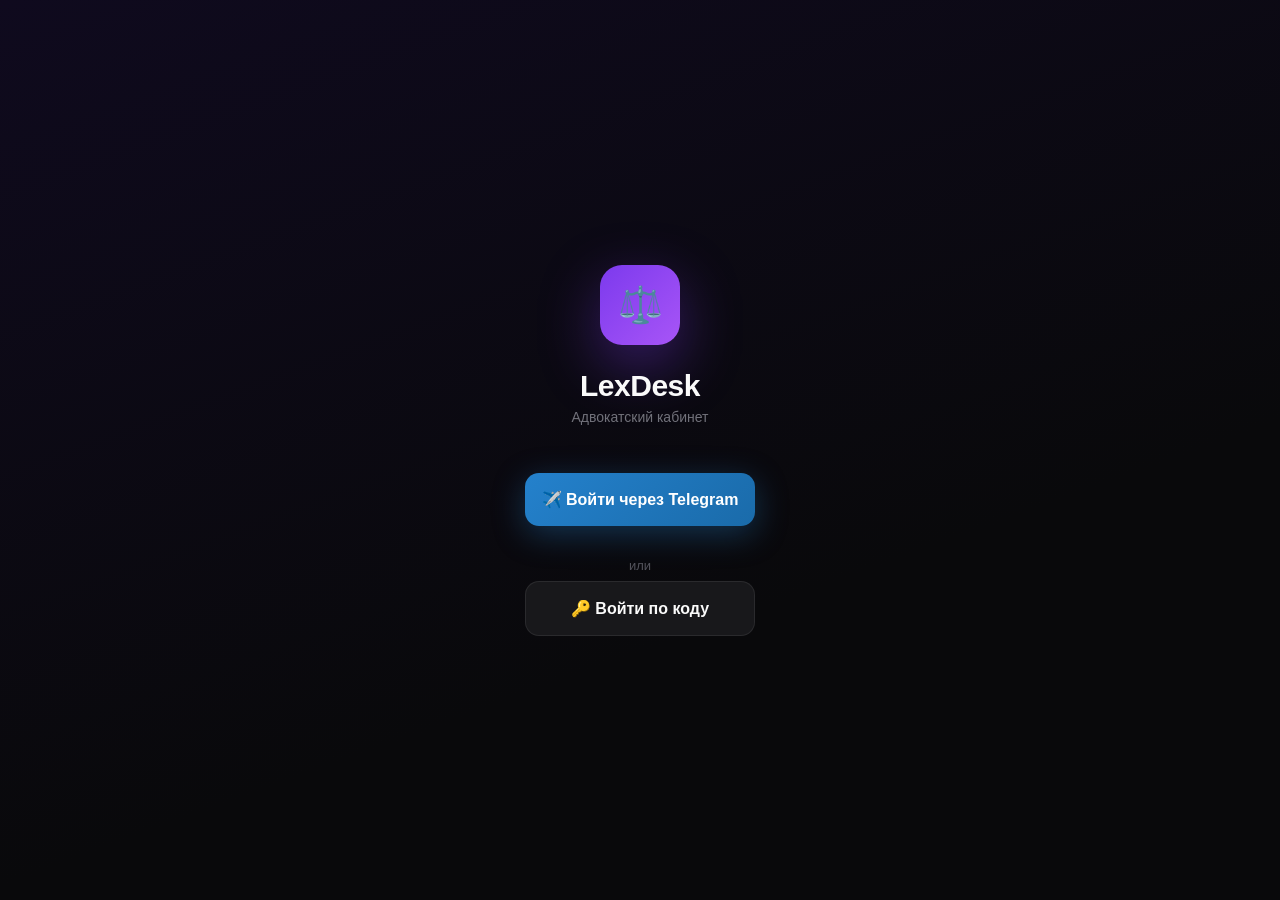
==== lexdesk-app/index.html @ 806414e7 "Add two-theme switcher: Dark Pro + Apple Light - theme-dark.css: улучшенная тёмная тема (меньше цвет" ====
<!DOCTYPE html>
<html lang="ru">
<head>
<meta charset="UTF-8">
<meta name="viewport" content="width=device-width, initial-scale=1.0, maximum-scale=1.0, user-scalable=no">
<meta name="apple-mobile-web-app-capable" content="yes">
<meta name="apple-mobile-web-app-status-bar-style" content="black-translucent">
<meta name="theme-color" content="#09090b">
<title>LexDesk</title>
<link rel="manifest" href="/lexdesk-app/manifest.json">
<link rel="stylesheet" id="app-theme" href="/lexdesk-app/theme-dark.css">
<style>
*{margin:0;padding:0;box-sizing:border-box;-webkit-tap-highlight-color:transparent;}
:root{
  --bg:#09090b;--s1:#18181b;--s2:#27272a;--s3:#3f3f46;
  --border:rgba(255,255,255,0.08);
  --violet:#7c3aed;--vsoft:rgba(124,58,237,0.15);
  --emerald:#10b981;--esoft:rgba(16,185,129,0.12);
  --amber:#f59e0b;--asoft:rgba(245,158,11,0.12);
  --red:#ef4444;--rsoft:rgba(239,68,68,0.12);
  --text:#fafafa;--muted:#71717a;--muted2:#52525b;
  --r:14px;
  --safe-bottom:env(safe-area-inset-bottom,0px);
}
html,body{height:100%;background:var(--bg);color:var(--text);
  font-family:-apple-system,BlinkMacSystemFont,'SF Pro Display','Segoe UI',sans-serif;
  font-size:15px;overflow:hidden;}

/* ── SCREENS ── */
.screen{position:fixed;inset:0;display:none;flex-direction:column;background:var(--bg);}
.screen.active{display:flex;}

/* ── SCROLL AREA ── */
.scroll{flex:1;overflow-y:auto;-webkit-overflow-scrolling:touch;padding:0 16px 120px;}
.scroll::-webkit-scrollbar{display:none;}

/* ── STATUS BAR SAFE AREA ── */
.safe-top{height:env(safe-area-inset-top,44px);flex-shrink:0;}

/* ══════════════════════════════════
   LOGIN
══════════════════════════════════ */
#s-login{justify-content:center;align-items:center;padding:40px 28px;
  background:linear-gradient(160deg,#0f0a1e 0%,var(--bg) 65%);}
.logo-wrap{width:80px;height:80px;border-radius:22px;
  background:linear-gradient(135deg,var(--violet),#a855f7);
  display:flex;align-items:center;justify-content:center;font-size:36px;
  margin-bottom:24px;box-shadow:0 20px 60px rgba(124,58,237,.4);}
.login-title{font-size:30px;font-weight:800;letter-spacing:-.5px;}
.login-sub{color:var(--muted);font-size:14px;margin-top:6px;margin-bottom:48px;text-align:center;}
.btn{width:100%;padding:17px;border:none;border-radius:var(--r);
  font-size:16px;font-weight:700;cursor:pointer;
  display:flex;align-items:center;justify-content:center;gap:10px;
  transition:transform .1s,opacity .1s;}
.btn:active{transform:scale(.97);opacity:.9;}
.btn-tg{background:linear-gradient(135deg,#2481cc,#1a6baa);color:#fff;
  box-shadow:0 8px 32px rgba(36,129,204,.35);margin-bottom:12px;}
.btn-pin{background:var(--s1);color:var(--text);border:1px solid var(--border);}
.divider{display:flex;align-items:center;gap:12px;color:var(--muted2);font-size:13px;margin:8px 0;}
.divider::before,.divider::after{content:'';flex:1;height:1px;background:var(--border);}

/* PIN screen */
.pin-screen{width:100%;max-width:320px;}
.pin-display{background:var(--s1);border:1px solid var(--border);border-radius:var(--r);
  padding:16px;text-align:center;font-size:28px;letter-spacing:8px;margin-bottom:16px;
  min-height:60px;}
.pin-grid{display:grid;grid-template-columns:repeat(3,1fr);gap:10px;}
.pin-key{background:var(--s1);border:1px solid var(--border);border-radius:12px;
  padding:18px;font-size:20px;font-weight:600;cursor:pointer;text-align:center;
  transition:background .1s;}
.pin-key:active{background:var(--s2);}
.pin-back{color:var(--muted);font-size:13px;text-align:center;margin-top:12px;cursor:pointer;}

/* ══════════════════════════════════
   TOPBAR
══════════════════════════════════ */
.topbar{padding:8px 16px 10px;display:flex;align-items:center;justify-content:space-between;flex-shrink:0;}
.topbar-left h1{font-size:22px;font-weight:800;letter-spacing:-.3px;}
.topbar-left p{font-size:13px;color:var(--muted);margin-top:1px;}
.avatar{width:36px;height:36px;border-radius:50%;
  background:linear-gradient(135deg,var(--violet),#a855f7);
  display:flex;align-items:center;justify-content:center;
  font-size:12px;font-weight:800;cursor:pointer;flex-shrink:0;}

/* ══════════════════════════════════
   BANNER STATS
══════════════════════════════════ */
.stats-row{display:flex;gap:10px;margin-bottom:16px;}
.stat-card{flex:1;background:var(--s1);border:1px solid var(--border);
  border-radius:var(--r);padding:14px 12px;text-align:center;}
.stat-card .num{font-size:26px;font-weight:800;line-height:1;}
.stat-card .lbl{font-size:11px;color:var(--muted);margin-top:3px;}
.stat-card.danger .num{color:var(--red);}
.stat-card.warn .num{color:var(--amber);}
.stat-card.ok .num{color:var(--emerald);}

/* ══════════════════════════════════
   SECTION HEADER
══════════════════════════════════ */
.sec{margin-top:20px;margin-bottom:10px;
  display:flex;justify-content:space-between;align-items:center;}
.sec h3{font-size:15px;font-weight:700;}
.sec-count{font-size:12px;color:var(--muted);
  background:var(--s2);padding:2px 8px;border-radius:10px;}

/* ══════════════════════════════════
   TASK CARD
══════════════════════════════════ */
.task-card{background:var(--s1);border:1px solid var(--border);
  border-radius:var(--r);padding:14px;margin-bottom:10px;}
.task-card.over{border-color:rgba(239,68,68,.3);background:rgba(239,68,68,.04);}
.task-card.today{border-color:rgba(245,158,11,.3);background:rgba(245,158,11,.04);}
.tc-top{display:flex;justify-content:space-between;align-items:flex-start;gap:8px;margin-bottom:8px;}
.tc-title{font-size:14px;font-weight:600;line-height:1.35;flex:1;}
.badge{font-size:10px;font-weight:700;padding:3px 8px;border-radius:20px;white-space:nowrap;flex-shrink:0;}
.b-high{background:var(--rsoft);color:var(--red);}
.b-mid{background:var(--asoft);color:var(--amber);}
.b-low{background:var(--esoft);color:var(--emerald);}
.tc-meta{display:flex;flex-wrap:wrap;gap:10px;}
.tc-meta span{font-size:12px;color:var(--muted);}
.tc-meta .over-date{color:var(--red);font-weight:600;}

/* ══════════════════════════════════
   CONSULT CARD
══════════════════════════════════ */
.consult-card{background:var(--s1);border:1px solid var(--border);
  border-radius:var(--r);padding:14px;margin-bottom:10px;
  display:flex;gap:12px;align-items:center;}
.c-time{background:var(--vsoft);color:#c4b5fd;border-radius:10px;
  padding:8px 10px;font-size:15px;font-weight:700;text-align:center;
  min-width:54px;flex-shrink:0;}
.c-info{flex:1;min-width:0;}
.c-name{font-size:14px;font-weight:600;white-space:nowrap;overflow:hidden;text-overflow:ellipsis;}
.c-sub{font-size:12px;color:var(--muted);margin-top:3px;}
.c-lawyer{font-size:11px;color:#a78bfa;background:var(--vsoft);
  padding:3px 8px;border-radius:20px;white-space:nowrap;flex-shrink:0;}

/* ══════════════════════════════════
   EMPTY STATE
══════════════════════════════════ */
.empty{text-align:center;padding:32px 16px;color:var(--muted);}
.empty .ico{font-size:36px;margin-bottom:12px;}
.empty p{font-size:14px;}

/* ══════════════════════════════════
   BOTTOM NAV
══════════════════════════════════ */
.bnav{position:fixed;bottom:0;left:0;right:0;
  background:rgba(18,18,20,.96);backdrop-filter:blur(20px);
  border-top:1px solid var(--border);
  display:flex;padding:8px 0;
  padding-bottom:calc(8px + var(--safe-bottom));}
.nt{flex:1;display:flex;flex-direction:column;align-items:center;gap:3px;
  font-size:10px;font-weight:600;color:var(--muted);cursor:pointer;
  padding:4px 0;position:relative;}
.nt.on{color:#c4b5fd;}
.nt .ic{font-size:22px;line-height:1;}
.nt-dot{position:absolute;top:2px;right:calc(50% - 18px);
  width:8px;height:8px;border-radius:50%;background:var(--red);}

/* ══════════════════════════════════
   FORM SCREEN
══════════════════════════════════ */
.seg{display:flex;background:var(--s1);border-radius:12px;padding:4px;margin-bottom:20px;}
.seg-btn{flex:1;padding:11px;text-align:center;font-size:14px;font-weight:600;
  color:var(--muted);border-radius:9px;cursor:pointer;transition:all .15s;}
.seg-btn.on{background:var(--violet);color:#fff;}
.field{margin-bottom:16px;}
.field label{font-size:11px;color:var(--muted);font-weight:700;
  letter-spacing:.6px;text-transform:uppercase;display:block;margin-bottom:7px;}
.field input,.field textarea,.field select{
  width:100%;background:var(--s1);border:1px solid var(--border);
  border-radius:12px;padding:14px;color:var(--text);font-size:15px;
  outline:none;font-family:inherit;appearance:none;}
.field textarea{resize:none;height:88px;}
.field input:focus,.field textarea:focus,.field select:focus{border-color:rgba(124,58,237,.5);}
.field select{background-image:url("data:image/svg+xml,%3Csvg xmlns='http://www.w3.org/2000/svg' width='16' height='16' viewBox='0 0 24 24' fill='none' stroke='%2371717a' stroke-width='2'%3E%3Cpath d='M6 9l6 6 6-6'/%3E%3C/svg%3E");
  background-repeat:no-repeat;background-position:right 14px center;padding-right:40px;}
.prio-row{display:flex;gap:8px;}
.prio-opt{flex:1;padding:13px 4px;text-align:center;border:1px solid var(--border);
  border-radius:12px;font-size:13px;font-weight:700;cursor:pointer;transition:all .15s;
  color:var(--muted);}
.prio-opt.p1{background:var(--rsoft);border-color:var(--red);color:var(--red);}
.prio-opt.p2{background:var(--asoft);border-color:var(--amber);color:var(--amber);}
.prio-opt.p3{background:var(--esoft);border-color:var(--emerald);color:var(--emerald);}
.btn-submit{width:100%;padding:18px;background:linear-gradient(135deg,var(--violet),#a855f7);
  border:none;border-radius:var(--r);color:#fff;font-size:16px;font-weight:700;
  cursor:pointer;margin-top:8px;box-shadow:0 8px 32px rgba(124,58,237,.3);}
.btn-submit:active{transform:scale(.98);}
.btn-submit:disabled{opacity:.5;cursor:not-allowed;}

/* ══════════════════════════════════
   FILTERS
══════════════════════════════════ */
.chips{display:flex;gap:8px;overflow-x:auto;padding-bottom:4px;margin-bottom:14px;flex-shrink:0;}
.chips::-webkit-scrollbar{display:none;}
.chip{padding:7px 14px;border-radius:20px;font-size:13px;font-weight:600;white-space:nowrap;
  background:var(--s1);border:1px solid var(--border);color:var(--muted);cursor:pointer;flex-shrink:0;}
.chip.on{background:var(--vsoft);border-color:rgba(124,58,237,.4);color:#c4b5fd;}

/* ══════════════════════════════════
   NOTIF CARD
══════════════════════════════════ */
.notif-card{background:var(--s1);border:1px solid var(--border);
  border-radius:var(--r);padding:14px;margin-bottom:10px;display:flex;gap:12px;}
.n-ico{width:42px;height:42px;border-radius:12px;display:flex;align-items:center;
  justify-content:center;font-size:20px;flex-shrink:0;}
.n-body{flex:1;}
.n-title{font-size:14px;font-weight:700;margin-bottom:4px;}
.n-text{font-size:13px;color:var(--muted);line-height:1.4;}
.n-time{font-size:11px;color:var(--muted2);margin-top:6px;}
.n-new .n-title::before{content:'';display:inline-block;width:7px;height:7px;
  border-radius:50%;background:var(--violet);margin-right:6px;vertical-align:middle;}

/* ══════════════════════════════════
   TOAST
══════════════════════════════════ */
.toast{position:fixed;bottom:calc(80px + var(--safe-bottom));left:50%;transform:translateX(-50%) translateY(20px);
  background:var(--s2);color:var(--text);padding:12px 20px;border-radius:12px;
  font-size:14px;font-weight:600;opacity:0;transition:all .3s;pointer-events:none;
  white-space:nowrap;z-index:999;border:1px solid var(--border);}
.toast.show{opacity:1;transform:translateX(-50%) translateY(0);}

/* LOADER */
.loader{display:inline-block;width:18px;height:18px;border:2px solid rgba(255,255,255,.3);
  border-top-color:#fff;border-radius:50%;animation:spin .7s linear infinite;margin-right:8px;}
@keyframes spin{to{transform:rotate(360deg);}}
</style>
</head>
<body>

<!-- ══════════════════════════════════
     SCREEN: LOGIN
══════════════════════════════════ -->
<div class="screen active" id="s-login">
  <div style="flex:1;display:flex;flex-direction:column;justify-content:center;align-items:center;padding:40px 28px;">
    <div class="logo-wrap">⚖️</div>
    <div class="login-title">LexDesk</div>
    <div class="login-sub">Адвокатский кабинет</div>

    <!-- Telegram Login Widget контейнер -->
    <div id="tg-login-wrap" style="width:100%;margin-bottom:12px;">
      <button class="btn btn-tg" id="tg-btn" onclick="startTgLogin()">
        ✈️ Войти через Telegram
      </button>
    </div>

    <div class="divider">или</div>

    <button class="btn btn-pin" onclick="showPin()">
      🔑 Войти по коду
    </button>

    <!-- PIN ввод -->
    <div class="pin-screen" id="pin-block" style="display:none;margin-top:20px;">
      <div class="pin-display" id="pin-display">_ _ _ _</div>
      <div class="pin-grid">
        <div class="pin-key" onclick="pinKey('1')">1</div>
        <div class="pin-key" onclick="pinKey('2')">2</div>
        <div class="pin-key" onclick="pinKey('3')">3</div>
        <div class="pin-key" onclick="pinKey('4')">4</div>
        <div class="pin-key" onclick="pinKey('5')">5</div>
        <div class="pin-key" onclick="pinKey('6')">6</div>
        <div class="pin-key" onclick="pinKey('7')">7</div>
        <div class="pin-key" onclick="pinKey('8')">8</div>
        <div class="pin-key" onclick="pinKey('9')">9</div>
        <div class="pin-key" onclick="pinKey('del')">⌫</div>
        <div class="pin-key" onclick="pinKey('0')">0</div>
        <div class="pin-key" onclick="pinKey('ok')" style="background:var(--violet);color:#fff;">OK</div>
      </div>
      <div class="pin-back" onclick="hidePin()">← Назад</div>
    </div>
  </div>
</div>

<!-- ══════════════════════════════════
     SCREEN: МОИ ЗАДАЧИ
══════════════════════════════════ -->
<div class="screen" id="s-tasks">
  <div class="safe-top"></div>
  <div class="topbar">
    <div class="topbar-left">
      <h1 id="tasks-title">Мои задачи</h1>
      <p id="tasks-date"></p>
    </div>
    <div style="display:flex;align-items:center;gap:8px;">
      <div id="theme-btn" onclick="switchTheme()" style="background:var(--s2);border:1px solid var(--border);border-radius:20px;padding:6px 12px;font-size:12px;font-weight:600;color:var(--muted);cursor:pointer;">🌙 Тема</div>
      <div class="avatar" id="user-avatar" onclick="showLogout()">АА</div>
    </div>
  </div>

  <div class="scroll" id="tasks-scroll">
    <div class="stats-row">
      <div class="stat-card danger"><div class="num" id="st-over">—</div><div class="lbl">Просрочено</div></div>
      <div class="stat-card warn"><div class="num" id="st-today">—</div><div class="lbl">Сегодня</div></div>
      <div class="stat-card ok"><div class="num" id="st-soon">—</div><div class="lbl">Предстоят</div></div>
    </div>
    <div id="tasks-body"><div class="empty"><div class="ico">⏳</div><p>Загрузка...</p></div></div>
  </div>

  <div class="bnav" id="bnav-tasks">
    <div class="nt on" onclick="navTo('tasks')"><span class="ic">📋</span>Задачи</div>
    <div class="nt" id="nav-add-tasks" onclick="navTo('add')" style="display:none;"><span class="ic">➕</span>Добавить</div>
    <div class="nt" onclick="navTo('cal')"><span class="ic">📅</span>Календарь</div>
    <div class="nt" id="nav-team-btn" onclick="navTo('team')" style="display:none;"><span class="ic">👥</span>Команда</div>
    <div class="nt" onclick="navTo('notif')"><span class="ic">🔔</span>Уведомления<div class="nt-dot" id="notif-dot" style="display:none;"></div></div>
  </div>
</div>

<!-- ══════════════════════════════════
     SCREEN: ДОБАВИТЬ
══════════════════════════════════ -->
<div class="screen" id="s-add">
  <div class="safe-top"></div>
  <div class="topbar">
    <div class="topbar-left"><h1>Новая запись</h1></div>
  </div>

  <div class="scroll">
    <div class="seg">
      <div class="seg-btn on" id="seg-task" onclick="switchForm('task')">📋 Поручение</div>
      <div class="seg-btn" id="seg-consult" onclick="switchForm('consult')">📅 Консультация</div>
    </div>

    <!-- ФОРМА ПОРУЧЕНИЕ -->
    <div id="form-task">
      <div class="field">
        <label>Задача</label>
        <textarea id="f-task" placeholder="Опишите что нужно сделать..."></textarea>
      </div>
      <div class="field">
        <label>Срок исполнения</label>
        <input type="date" id="f-deadline">
      </div>
      <div class="field" id="assignee-field">
        <label>Исполнитель</label>
        <select id="f-assignee">
          <option value="">— выбрать —</option>
          <option>Наталья</option>
          <option>Аня</option>
          <option>Сергей</option>
          <option>Коля</option>
          <option>Мария</option>
        </select>
      </div>
      <div class="field">
        <label>Приоритет</label>
        <div class="prio-row">
          <div class="prio-opt p1" id="p1" onclick="setPrio(1)">🔴 Высокий</div>
          <div class="prio-opt" id="p2" onclick="setPrio(2)" style="color:var(--muted);">🟡 Средний</div>
          <div class="prio-opt" id="p3" onclick="setPrio(3)" style="color:var(--muted);">🟢 Низкий</div>
        </div>
      </div>
      <div class="field">
        <label>Примечание</label>
        <input type="text" id="f-note" placeholder="Необязательно...">
      </div>
      <button class="btn-submit" id="submit-task" onclick="submitTask()">Записать поручение</button>
    </div>

    <!-- ФОРМА КОНСУЛЬТАЦИЯ -->
    <div id="form-consult" style="display:none;">
      <div class="field">
        <label>ФИО клиента</label>
        <input type="text" id="f-fio" placeholder="Иванов Иван Иванович">
      </div>
      <div class="field">
        <label>Телефон</label>
        <input type="tel" id="f-phone" placeholder="89991234567">
      </div>
      <div style="display:flex;gap:10px;">
        <div class="field" style="flex:1;">
          <label>Дата</label>
          <input type="date" id="f-cdate">
        </div>
        <div class="field" style="flex:1;">
          <label>Время</label>
          <div style="display:flex;gap:8px;align-items:center;">
            <input type="text" id="f-ctime" placeholder="14:30"
              maxlength="5" inputmode="numeric"
              style="flex:1;font-size:20px;font-weight:700;letter-spacing:2px;text-align:center;"
              oninput="formatTimeInput(this)"
              onfocus="this.select()">
            <button type="button" onclick="clearTime()"
              style="padding:14px 12px;background:var(--s2);border:1px solid var(--border);
              border-radius:12px;color:var(--muted);font-size:13px;font-weight:600;
              cursor:pointer;white-space:nowrap;flex-shrink:0;">
              Изменить
            </button>
          </div>
        </div>
      </div>
      <div class="field">
        <label>Тема консультации</label>
        <textarea id="f-subject" placeholder="Раздел имущества при разводе..." style="height:70px;"></textarea>
      </div>
      <div class="field">
        <label>Адвокат</label>
        <select id="f-clawyer">
          <option value="">— выбрать —</option>
          <option>Наталья</option>
          <option>Аня</option>
          <option>Сергей</option>
        </select>
      </div>
      <button class="btn-submit" id="submit-consult" onclick="submitConsult()">Записать консультацию →📅</button>
    </div>
  </div>

  <div class="bnav">
    <div class="nt" onclick="navTo('tasks')"><span class="ic">📋</span>Задачи</div>
    <div class="nt on" onclick="navTo('add')"><span class="ic">➕</span>Добавить</div>
    <div class="nt" onclick="navTo('cal')"><span class="ic">📅</span>Календарь</div>
    <div class="nt" id="nav-team-btn2" onclick="navTo('team')" style="display:none;"><span class="ic">👥</span>Команда</div>
    <div class="nt" onclick="navTo('notif')"><span class="ic">🔔</span>Уведомления</div>
  </div>
</div>

<!-- ══════════════════════════════════
     SCREEN: КОМАНДА (только admin)
══════════════════════════════════ -->
<div class="screen" id="s-team">
  <div class="safe-top"></div>
  <div class="topbar">
    <div class="topbar-left"><h1>Все поручения</h1></div>
    <div class="avatar" style="background:linear-gradient(135deg,#059669,#10b981);" id="team-avatar">НИ</div>
  </div>

  <div class="scroll" id="team-scroll">
    <div class="chips" id="filter-chips">
      <div class="chip on" onclick="setFilter('all',this)">Все</div>
      <div class="chip" onclick="setFilter('over',this)">⚠️ Просроченные</div>
      <div class="chip" onclick="setFilter('today',this)">Сегодня</div>
      <div class="chip" onclick="setFilter('week',this)">Эта неделя</div>
    </div>
    <div class="chips" id="person-chips">
      <div class="chip on" onclick="setAssignee('',this)">Все</div>
      <div class="chip" onclick="setAssignee('Наталья',this)">Наталья</div>
      <div class="chip" onclick="setAssignee('Аня',this)">Аня</div>
      <div class="chip" onclick="setAssignee('Сергей',this)">Сергей</div>
      <div class="chip" onclick="setAssignee('Коля',this)">Коля</div>
      <div class="chip" onclick="setAssignee('Мария',this)">Мария</div>
    </div>
    <div id="team-body"><div class="empty"><div class="ico">⏳</div><p>Загрузка...</p></div></div>
  </div>

  <div class="bnav">
    <div class="nt" onclick="navTo('tasks')"><span class="ic">📋</span>Задачи</div>
    <div class="nt" onclick="navTo('add')"><span class="ic">➕</span>Добавить</div>
    <div class="nt" onclick="navTo('cal')"><span class="ic">📅</span>Календарь</div>
    <div class="nt on" onclick="navTo('team')"><span class="ic">👥</span>Команда</div>
    <div class="nt" onclick="navTo('notif')"><span class="ic">🔔</span>Уведомления</div>
  </div>
</div>

<!-- ══════════════════════════════════
     SCREEN: КАЛЕНДАРЬ
══════════════════════════════════ -->
<div class="screen" id="s-cal">
  <div class="safe-top"></div>
  <div class="topbar">
    <div class="topbar-left"><h1 id="cal-month-title">Апрель 2026</h1></div>
    <div style="display:flex;gap:8px;">
      <div onclick="calPrev()" style="cursor:pointer;font-size:20px;padding:4px 8px;">‹</div>
      <div onclick="calNext()" style="cursor:pointer;font-size:20px;padding:4px 8px;">›</div>
    </div>
  </div>

  <div style="padding:0 16px;flex-shrink:0;">
    <!-- Дни недели -->
    <div style="display:grid;grid-template-columns:repeat(7,1fr);margin-bottom:6px;">
      <div style="text-align:center;font-size:11px;color:var(--muted);font-weight:700;padding:4px 0;">Пн</div>
      <div style="text-align:center;font-size:11px;color:var(--muted);font-weight:700;padding:4px 0;">Вт</div>
      <div style="text-align:center;font-size:11px;color:var(--muted);font-weight:700;padding:4px 0;">Ср</div>
      <div style="text-align:center;font-size:11px;color:var(--muted);font-weight:700;padding:4px 0;">Чт</div>
      <div style="text-align:center;font-size:11px;color:var(--muted);font-weight:700;padding:4px 0;">Пт</div>
      <div style="text-align:center;font-size:11px;color:var(--red);font-weight:700;padding:4px 0;">Сб</div>
      <div style="text-align:center;font-size:11px;color:var(--red);font-weight:700;padding:4px 0;">Вс</div>
    </div>
    <!-- Сетка дней -->
    <div id="cal-grid" style="display:grid;grid-template-columns:repeat(7,1fr);gap:2px;margin-bottom:12px;"></div>
  </div>

  <div class="scroll" id="cal-events" style="padding-top:4px;">
    <div class="empty"><div class="ico">📅</div><p>Выберите день</p></div>
  </div>

  <div class="bnav">
    <div class="nt" onclick="navTo('tasks')"><span class="ic">📋</span>Задачи</div>
    <div class="nt" onclick="navTo('add')" id="nav-add-cal" style="display:none;"><span class="ic">➕</span>Добавить</div>
    <div class="nt on" onclick="navTo('cal')"><span class="ic">📅</span>Календарь</div>
    <div class="nt" id="nav-team-btn3" onclick="navTo('team')" style="display:none;"><span class="ic">👥</span>Команда</div>
    <div class="nt" onclick="navTo('notif')"><span class="ic">🔔</span>Уведомления</div>
  </div>
</div>

<!-- ══════════════════════════════════
     SCREEN: УВЕДОМЛЕНИЯ
══════════════════════════════════ -->
<div class="screen" id="s-notif">
  <div class="safe-top"></div>
  <div class="topbar">
    <div class="topbar-left"><h1>Уведомления</h1></div>
  </div>
  <div class="scroll" id="notif-body">
    <div class="empty"><div class="ico">🔔</div><p>Уведомлений пока нет</p></div>
  </div>
  <div class="bnav">
    <div class="nt" onclick="navTo('tasks')"><span class="ic">📋</span>Задачи</div>
    <div class="nt" onclick="navTo('add')" id="nav-add-notif" style="display:none;"><span class="ic">➕</span>Добавить</div>
    <div class="nt" onclick="navTo('cal')"><span class="ic">📅</span>Календарь</div>
    <div class="nt" id="nav-team-btn4" onclick="navTo('team')" style="display:none;"><span class="ic">👥</span>Команда</div>
    <div class="nt on" onclick="navTo('notif')"><span class="ic">🔔</span>Уведомления</div>
  </div>
</div>

<div class="toast" id="toast"></div>

<script>
// ════════════════════════════════════
// CONFIG
// ════════════════════════════════════
const API = '';  // same origin — Railway
const BOT_USERNAME = 'LexDesk_bot'; // замени на реального бота

// ════════════════════════════════════
// STATE
// ════════════════════════════════════
let user = JSON.parse(localStorage.getItem('ld_user') || 'null');
let allTasks = [], allConsults = [], allCourts = [];
let teamFilter = 'all', teamAssignee = '';
let selectedPrio = 1;
let calYear = new Date().getFullYear(), calMonth = new Date().getMonth();
let calSelectedDay = null;

// ════════════════════════════════════
// INIT
// ════════════════════════════════════
window.onload = () => {
  setTodayDefault();
  if (user) {
    enterApp();
  }
};

function setTodayDefault() {
  const today = new Date().toISOString().split('T')[0];
  if (document.getElementById('f-deadline')) document.getElementById('f-deadline').value = today;
  if (document.getElementById('f-cdate')) document.getElementById('f-cdate').value = today;
}

// ════════════════════════════════════
// ТЕМА
// ════════════════════════════════════
function switchTheme() {
  const link = document.getElementById('app-theme');
  const isDark = link.href.includes('theme-dark');
  const newTheme = isDark ? 'theme-apple' : 'theme-dark';
  link.href = `/lexdesk-app/${newTheme}.css`;
  localStorage.setItem('ld_theme', newTheme);
  const btn = document.getElementById('theme-btn');
  if (btn) btn.textContent = isDark ? '🌙 Тема' : '☀️ Тема';
}
function initTheme() {
  const saved = localStorage.getItem('ld_theme') || 'theme-dark';
  document.getElementById('app-theme').href = `/lexdesk-app/${saved}.css`;
  const btn = document.getElementById('theme-btn');
  if (btn) btn.textContent = saved === 'theme-dark' ? '🌙 Тема' : '☀️ Тема';
}
initTheme();

function enterApp() {
  // Показываем нужные вкладки в зависимости от роли
  const isAdmin = user.role === 'admin';
  ['nav-team-btn','nav-team-btn2','nav-team-btn3','nav-team-btn4'].forEach(id => {
    const el = document.getElementById(id);
    if (el) el.style.display = isAdmin ? 'flex' : 'none';
  });

  // Только admin видит исполнителя и кнопку Добавить
  const af = document.getElementById('assignee-field');
  if (af) af.style.display = isAdmin ? 'block' : 'none';
  ['nav-add-tasks','nav-add-cal','nav-add-notif'].forEach(id => {
    const el = document.getElementById(id);
    if (el) el.style.display = isAdmin ? 'flex' : 'none';
  });

  // Аватар
  const initials = (user.name || 'АА').split(' ').map(w=>w[0]).join('').toUpperCase().slice(0,2);
  document.getElementById('user-avatar').textContent = initials;

  // Дата
  const now = new Date();
  const days = ['воскресенье','понедельник','вторник','среда','четверг','пятница','суббота'];
  const months = ['января','февраля','марта','апреля','мая','июня','июля','августа','сентября','октября','ноября','декабря'];
  document.getElementById('tasks-date').textContent =
    `${now.getDate()} ${months[now.getMonth()]}, ${days[now.getDay()]}`;

  navTo('tasks');
  loadData();
  setInterval(loadData, 30000);

  // Когда возвращаемся из фона — сразу обновляем
  document.addEventListener('visibilitychange', () => {
    if (document.visibilityState === 'visible') loadData();
  });
}

// ════════════════════════════════════
// AUTH — TELEGRAM LOGIN
// ════════════════════════════════════
function startTgLogin() {
  // Telegram Login Widget — открывает Telegram для подтверждения
  const callbackUrl = encodeURIComponent(window.location.origin + '/auth/telegram');
  const w = 550, h = 470;
  const left = (screen.width - w) / 2;
  const top = (screen.height - h) / 2;
  const popup = window.open(
    `https://oauth.telegram.org/auth?bot_id=${BOT_USERNAME}&origin=${window.location.origin}&embed=1&request_access=write`,
    'telegram_oauth',
    `width=${w},height=${h},left=${left},top=${top}`
  );

  window.addEventListener('message', async (e) => {
    if (e.origin !== 'https://oauth.telegram.org') return;
    const data = e.data;
    if (!data || !data.id) return;

    // Верифицируем на сервере
    const params = new URLSearchParams(data).toString();
    const res = await fetch(`/auth/telegram?${params}`);
    if (!res.ok) { showToast('❌ Ошибка авторизации'); return; }
    const u = await res.json();
    if (!u.ok) { showToast('❌ ' + u.error); return; }

    user = u;
    localStorage.setItem('ld_user', JSON.stringify(u));
    enterApp();
  }, {once: true});
}

// ════════════════════════════════════
// AUTH — PIN
// ════════════════════════════════════
const PIN_ROLES = {
  '1111': {name:'Наталья', role:'admin'},
  '2222': {name:'Аня',     role:'admin'},
  '3333': {name:'Сергей',  role:'lawyer'},
  '4444': {name:'Коля',    role:'lawyer'},
  '5555': {name:'Мария',   role:'lawyer'},
};
let pinVal = '';

function showPin() {
  document.getElementById('pin-block').style.display = 'block';
}
function hidePin() {
  document.getElementById('pin-block').style.display = 'none';
  pinVal = '';
  updatePinDisplay();
}
function pinKey(k) {
  if (k === 'del') { pinVal = pinVal.slice(0,-1); }
  else if (k === 'ok') { checkPin(); return; }
  else if (pinVal.length < 4) { pinVal += k; }
  updatePinDisplay();
  if (pinVal.length === 4) setTimeout(checkPin, 200);
}
function updatePinDisplay() {
  const d = document.getElementById('pin-display');
  const filled = '●'.repeat(pinVal.length);
  const empty  = '○'.repeat(4 - pinVal.length);
  d.textContent = filled + empty;
}
function checkPin() {
  const role = PIN_ROLES[pinVal];
  if (role) {
    user = {...role, user_id: 'pin_' + pinVal};
    localStorage.setItem('ld_user', JSON.stringify(user));
    enterApp();
  } else {
    showToast('❌ Неверный код');
    pinVal = '';
    updatePinDisplay();
  }
}

function showLogout() {
  if (confirm(`Выйти из аккаунта ${user.name}?`)) {
    localStorage.removeItem('ld_user');
    user = null;
    show('s-login');
  }
}

// ════════════════════════════════════
// NAVIGATION
// ════════════════════════════════════
const screenMap = {tasks:'s-tasks', add:'s-add', team:'s-team', cal:'s-cal', notif:'s-notif'};

function navTo(tab) {
  // Hide all screens
  document.querySelectorAll('.screen').forEach(s => s.classList.remove('active'));
  document.getElementById(screenMap[tab]).classList.add('active');

  if (tab === 'tasks') loadData();
  if (tab === 'team')  renderTeam();
  if (tab === 'cal')   renderCalendar();
}

function show(id) {
  document.querySelectorAll('.screen').forEach(s => s.classList.remove('active'));
  document.getElementById(id).classList.add('active');
}

// ════════════════════════════════════
// LOAD DATA
// ════════════════════════════════════
async function loadData() {
  try {
    const res = await fetch(`${API}/api/data`);
    if (!res.ok) return;
    const data = await res.json();

    // Не заменяем данные пустыми — если пришло пусто, оставляем старое
    if (data.tasks && data.tasks.length)    allTasks    = data.tasks;
    if (data.consults && data.consults.length) allConsults = data.consults;
    if (data.courts)  allCourts  = data.courts;

    renderMyTasks();
    renderTeam();
    renderCalendar();
    if (calSelectedDay) renderCalEvents(calSelectedDay);
  } catch(e) {
    // Сеть упала — не трогаем экран, ждём следующего цикла
    console.warn('loadData error:', e);
  }
}

// ════════════════════════════════════
// RENDER MY TASKS
// ════════════════════════════════════
function renderMyTasks() {
  const today = todayDate();
  const isAdmin = user && user.role === 'admin';

  // Фильтр по исполнителю для юриста
  let tasks = allTasks.filter(t => {
    const done = String(t['исполнение']||'').toUpperCase();
    if (['TRUE','ИСТИНА','1'].includes(done)) return false;
    if (!isAdmin && t['Исполнитель'] !== user.name) return false;
    return true;
  });

  const over  = tasks.filter(t => parseDate(t['Срок исполнения']) < today);
  const tod   = tasks.filter(t => parseDate(t['Срок исполнения'])?.toDateString() === today.toDateString());
  const soon  = tasks.filter(t => { const d = parseDate(t['Срок исполнения']); return d && d > today && d.toDateString() !== today.toDateString(); });

  document.getElementById('st-over').textContent  = over.length;
  document.getElementById('st-today').textContent = tod.length;
  document.getElementById('st-soon').textContent  = soon.length;

  let html = '';

  // Сегодняшние консультации (для admin)
  if (isAdmin) {
    const todConsults = allConsults.filter(c => parseDate(c['Дата'])?.toDateString() === today.toDateString());
    if (todConsults.length) {
      html += `<div class="sec"><h3>📅 Консультации сегодня</h3><span class="sec-count">${todConsults.length}</span></div>`;
      todConsults.forEach(c => {
        html += `<div class="consult-card">
          <div class="c-time">${c['Время']||'—'}</div>
          <div class="c-info">
            <div class="c-name">${c['ФИО']||'—'}</div>
            <div class="c-sub">📞 ${c['Телефон']||'—'} · ${c['Суть вопроса']||''}</div>
          </div>
          <div class="c-lawyer">${c['Адвокат']||''}</div>
        </div>`;
      });
    }
  }

  if (over.length) {
    html += `<div class="sec"><h3>⚠️ Просроченные</h3><span class="sec-count">${over.length}</span></div>`;
    over.forEach(t => html += taskCard(t, 'over'));
  }
  if (tod.length) {
    html += `<div class="sec"><h3>📋 На сегодня</h3><span class="sec-count">${tod.length}</span></div>`;
    tod.forEach(t => html += taskCard(t, 'today'));
  }
  if (soon.length) {
    html += `<div class="sec"><h3>📌 Предстоящие</h3><span class="sec-count">${soon.length}</span></div>`;
    soon.forEach(t => html += taskCard(t, ''));
  }

  if (!html) html = '<div class="empty"><div class="ico">✅</div><p>Нет активных задач</p></div>';
  document.getElementById('tasks-body').innerHTML = html;
}

// ════════════════════════════════════
// RENDER TEAM (admin)
// ════════════════════════════════════
function renderTeam() {
  if (!document.getElementById('team-body')) return;
  const today = todayDate();
  const weekEnd = new Date(today); weekEnd.setDate(today.getDate() + 7);

  let tasks = allTasks.filter(t => {
    const done = String(t['исполнение']||'').toUpperCase();
    return !['TRUE','ИСТИНА','1'].includes(done);
  });

  if (teamAssignee) tasks = tasks.filter(t => t['Исполнитель'] === teamAssignee);

  if (teamFilter === 'over')  tasks = tasks.filter(t => parseDate(t['Срок исполнения']) < today);
  if (teamFilter === 'today') tasks = tasks.filter(t => parseDate(t['Срок исполнения'])?.toDateString() === today.toDateString());
  if (teamFilter === 'week')  tasks = tasks.filter(t => { const d = parseDate(t['Срок исполнения']); return d && d >= today && d <= weekEnd; });

  let html = '';
  if (!tasks.length) {
    html = '<div class="empty"><div class="ico">✅</div><p>Задач не найдено</p></div>';
  } else {
    tasks.forEach(t => {
      const d = parseDate(t['Срок исполнения']);
      const cls = !d ? '' : d < today ? 'over' : d.toDateString() === today.toDateString() ? 'today' : '';
      html += taskCard(t, cls);
    });
  }
  document.getElementById('team-body').innerHTML = html;
}

function taskCard(t, cls) {
  const prioRaw = t['Приоритет'] || '';
  const prio = prioRaw.toLowerCase();
  const bCls = prio === 'высокий' ? 'b-high' : prio === 'средний' ? 'b-mid' : 'b-low';
  const bIcon = prio === 'высокий' ? '🔴' : prio === 'средний' ? '🟡' : '🟢';
  const prioLabel = prio === 'высокий' ? 'Высокий' : prio === 'средний' ? 'Средний' : 'Низкий';
  const deadline = t['Срок исполнения'] || '—';
  const isOver = cls === 'over';
  return `<div class="task-card ${cls}">
    <div class="tc-top">
      <div class="tc-title">${t['Задача']||'—'}</div>
      <div class="badge ${bCls}">${bIcon} ${prioLabel}</div>
    </div>
    <div class="tc-meta">
      <span class="${isOver?'over-date':''}">📅 ${deadline}</span>
      <span>👤 ${t['Исполнитель']||'—'}</span>
      ${t['Примечание'] ? `<span>💬 ${t['Примечание']}</span>` : ''}
    </div>
  </div>`;
}

// ════════════════════════════════════
// FORM — TASK
// ════════════════════════════════════
function switchForm(type) {
  if (type === 'task') {
    document.getElementById('form-task').style.display = 'block';
    document.getElementById('form-consult').style.display = 'none';
    document.getElementById('seg-task').classList.add('on');
    document.getElementById('seg-consult').classList.remove('on');
  } else {
    document.getElementById('form-task').style.display = 'none';
    document.getElementById('form-consult').style.display = 'block';
    document.getElementById('seg-task').classList.remove('on');
    document.getElementById('seg-consult').classList.add('on');
  }
}

function setPrio(n) {
  selectedPrio = n;
  [1,2,3].forEach(i => {
    const el = document.getElementById('p'+i);
    el.className = 'prio-opt' + (i === n ? ` p${i}` : '');
    if (i !== n) el.style.color = 'var(--muted)';
  });
}

async function submitTask() {
  const task = document.getElementById('f-task').value.trim();
  const deadline = document.getElementById('f-deadline').value;
  const isAdmin = user && user.role === 'admin';
  const assignee = isAdmin
    ? document.getElementById('f-assignee').value
    : user.name;
  const note = document.getElementById('f-note').value.trim();

  if (!task) { showToast('Укажите задачу'); return; }
  if (!deadline) { showToast('Укажите срок'); return; }
  if (!assignee) { showToast('Выберите исполнителя'); return; }

  const btn = document.getElementById('submit-task');
  btn.disabled = true;
  btn.innerHTML = '<span class="loader"></span>Записываю...';

  const ddParts = deadline.split('-');
  const deadlineFormatted = `${ddParts[2]}.${ddParts[1]}.${ddParts[0]}`;

  try {
    const res = await fetch(`${API}/api/submit`, {
      method: 'POST',
      headers: {'Content-Type':'application/json'},
      body: JSON.stringify({type:'task', task, deadline: deadlineFormatted,
        assignee, priority: String(selectedPrio), note})
    });
    const data = await res.json();
    if (data.ok) {
      showToast('✅ Поручение записано!');
      document.getElementById('f-task').value = '';
      document.getElementById('f-note').value = '';
      setPrio(1);
    } else {
      showToast('❌ Ошибка: ' + data.error);
    }
  } catch(e) {
    showToast('❌ Нет соединения');
  }
  btn.disabled = false;
  btn.innerHTML = 'Записать поручение';
}

async function submitConsult() {
  const fio     = document.getElementById('f-fio').value.trim();
  const phone   = document.getElementById('f-phone').value.trim();
  const cdate   = document.getElementById('f-cdate').value;
  const ctime   = document.getElementById('f-ctime').value.trim();
  const subject = document.getElementById('f-subject').value.trim();
  const lawyer  = document.getElementById('f-clawyer').value;

  if (!fio)    { showToast('Укажите ФИО клиента'); return; }
  if (!cdate)  { showToast('Укажите дату'); return; }
  if (!lawyer) { showToast('Выберите адвоката'); return; }

  const btn = document.getElementById('submit-consult');
  btn.disabled = true;
  btn.innerHTML = '<span class="loader"></span>Записываю...';

  const dp = cdate.split('-');
  const dateFormatted = `${dp[2]}.${dp[1]}.${dp[0]}`;

  try {
    const res = await fetch(`${API}/api/submit`, {
      method:'POST',
      headers:{'Content-Type':'application/json'},
      body: JSON.stringify({type:'consult', fio, phone, date: dateFormatted,
        time: ctime, subject, lawyer})
    });
    const data = await res.json();
    if (data.ok) {
      showToast('✅ Консультация записана + добавлена в Календарь');
      document.getElementById('f-fio').value = '';
      document.getElementById('f-phone').value = '';
      document.getElementById('f-subject').value = '';
      document.getElementById('f-clawyer').value = '';
    } else {
      showToast('❌ Ошибка: ' + data.error);
    }
  } catch(e) {
    showToast('❌ Нет соединения');
  }
  btn.disabled = false;
  btn.innerHTML = 'Записать консультацию →📅';
}

// ════════════════════════════════════
// FILTERS (team screen)
// ════════════════════════════════════
function setFilter(f, el) {
  teamFilter = f;
  document.querySelectorAll('#filter-chips .chip').forEach(c => c.classList.remove('on'));
  el.classList.add('on');
  renderTeam();
}
function setAssignee(a, el) {
  teamAssignee = a;
  document.querySelectorAll('#person-chips .chip').forEach(c => c.classList.remove('on'));
  el.classList.add('on');
  renderTeam();
}

// ════════════════════════════════════
// HELPERS
// ════════════════════════════════════
function todayDate() {
  const d = new Date(); d.setHours(0,0,0,0); return d;
}

function parseDate(val) {
  if (!val) return null;
  const s = String(val).trim();
  // ДД.ММ.ГГГГ
  const m = s.match(/^(\d{2})\.(\d{2})\.(\d{4})$/);
  if (m) return new Date(+m[3], +m[2]-1, +m[1]);
  // ДД.ММ (текущий год)
  const m2 = s.match(/^(\d{2})\.(\d{2})$/);
  if (m2) return new Date(new Date().getFullYear(), +m2[2]-1, +m2[1]);
  return null;
}

// ════════════════════════════════════
// CALENDAR
// ════════════════════════════════════
const MONTHS_RU = ['Январь','Февраль','Март','Апрель','Май','Июнь',
  'Июль','Август','Сентябрь','Октябрь','Ноябрь','Декабрь'];

function calPrev() { calMonth--; if (calMonth < 0) { calMonth = 11; calYear--; } renderCalendar(); }
function calNext() { calMonth++; if (calMonth > 11) { calMonth = 0;  calYear++; } renderCalendar(); }

function getEventsForDate(dateStr) {
  // dateStr = "YYYY-MM-DD"
  const [y,m,d] = dateStr.split('-').map(Number);
  const target = new Date(y,m-1,d);
  const isAdmin = user && user.role === 'admin';
  const events = [];

  // Задачи — дедлайны
  allTasks.forEach(t => {
    const done = String(t['исполнение']||'').toUpperCase();
    if (['TRUE','ИСТИНА','1'].includes(done)) return;
    const dt = parseDate(t['Срок исполнения']);
    if (!dt) return;
    if (dt.toDateString() !== target.toDateString()) return;
    if (!isAdmin && t['Исполнитель'] !== user?.name) return;
    events.push({type:'task', label: t['Задача']||'Задача', sub: t['Исполнитель']||'', prio: (t['Приоритет']||'').toLowerCase()});
  });

  // Консультации (только admin)
  if (isAdmin) {
    allConsults.forEach(c => {
      const dt = parseDate(c['Дата']);
      if (!dt) return;
      if (dt.toDateString() !== target.toDateString()) return;
      events.push({type:'consult', label: c['ФИО']||'Консультация', sub: (c['Время']||'') + (c['Адвокат'] ? ' · ' + c['Адвокат'] : '')});
    });
  }

  // Суды
  allCourts.forEach(c => {
    const dateField = c['Дата'] || c['дата'] || c['date'] || '';
    const dt = parseDate(String(dateField));
    if (!dt) return;
    if (dt.toDateString() !== target.toDateString()) return;
    const title = c['Дело'] || c['дело'] || c['Название'] || c['название'] || 'Судебное заседание';
    const sub = c['Время'] || c['время'] || '';
    events.push({type:'court', label: title, sub});
  });

  return events;
}

function renderCalendar() {
  document.getElementById('cal-month-title').textContent = `${MONTHS_RU[calMonth]} ${calYear}`;

  const grid = document.getElementById('cal-grid');
  const today = todayDate();
  const firstDay = new Date(calYear, calMonth, 1);
  // Пн=0...Вс=6
  let startDow = firstDay.getDay() - 1; if (startDow < 0) startDow = 6;
  const daysInMonth = new Date(calYear, calMonth+1, 0).getDate();

  let html = '';
  // Пустые ячейки до начала
  for (let i = 0; i < startDow; i++) html += '<div></div>';

  for (let d = 1; d <= daysInMonth; d++) {
    const dateStr = `${calYear}-${String(calMonth+1).padStart(2,'0')}-${String(d).padStart(2,'0')}`;
    const events  = getEventsForDate(dateStr);
    const isToday = new Date(calYear, calMonth, d).toDateString() === today.toDateString();
    const isSel   = calSelectedDay === dateStr;
    const dow = (startDow + d - 1) % 7; // 0=пн..6=вс
    const isWeekend = dow >= 5;

    // Цветные точки
    const hasTask    = events.some(e => e.type === 'task');
    const hasConsult = events.some(e => e.type === 'consult');
    const hasCourt   = events.some(e => e.type === 'court');

    let dots = '';
    if (hasTask)    dots += `<span style="width:5px;height:5px;border-radius:50%;background:var(--violet);display:inline-block;margin:0 1px;"></span>`;
    if (hasConsult) dots += `<span style="width:5px;height:5px;border-radius:50%;background:var(--emerald);display:inline-block;margin:0 1px;"></span>`;
    if (hasCourt)   dots += `<span style="width:5px;height:5px;border-radius:50%;background:var(--red);display:inline-block;margin:0 1px;"></span>`;

    const bgColor = isSel ? 'var(--violet)' : isToday ? 'var(--vsoft)' : 'transparent';
    const textColor = isSel ? '#fff' : isWeekend ? 'var(--red)' : 'var(--text)';
    const border = isToday && !isSel ? '1px solid rgba(124,58,237,.4)' : '1px solid transparent';

    html += `<div onclick="calSelectDay('${dateStr}')" style="
      cursor:pointer;text-align:center;border-radius:10px;padding:6px 2px;
      background:${bgColor};border:${border};">
      <div style="font-size:15px;font-weight:${isToday||isSel?700:400};color:${textColor};">${d}</div>
      <div style="display:flex;justify-content:center;min-height:6px;margin-top:2px;">${dots}</div>
    </div>`;
  }
  grid.innerHTML = html;

  if (calSelectedDay) renderCalEvents(calSelectedDay);
}

function calSelectDay(dateStr) {
  calSelectedDay = dateStr;
  renderCalendar();
}

function renderCalEvents(dateStr) {
  const [y,m,d] = dateStr.split('-').map(Number);
  const label = `${d} ${['января','февраля','марта','апреля','мая','июня','июля','августа','сентября','октября','ноября','декабря'][m-1]}`;
  const events = getEventsForDate(dateStr);
  const el = document.getElementById('cal-events');

  if (!events.length) {
    el.innerHTML = `<div class="empty"><div class="ico">✅</div><p>${label} — событий нет</p></div>`;
    return;
  }

  let html = `<div style="font-size:14px;font-weight:700;color:var(--muted);margin-bottom:12px;">${label}</div>`;

  events.forEach(e => {
    let ico, color, bg;
    if (e.type === 'task') {
      const p = e.prio;
      ico = p==='высокий'?'🔴':p==='средний'?'🟡':'🟢';
      color = p==='высокий'?'var(--red)':p==='средний'?'var(--amber)':'var(--emerald)';
      bg = p==='высокий'?'var(--rsoft)':p==='средний'?'var(--asoft)':'var(--esoft)';
    } else if (e.type === 'consult') {
      ico = '📅'; color = 'var(--emerald)'; bg = 'var(--esoft)';
    } else {
      ico = '⚖️'; color = 'var(--red)'; bg = 'var(--rsoft)';
    }

    html += `<div style="background:var(--s1);border:1px solid var(--border);border-radius:var(--r);
      padding:14px;margin-bottom:10px;display:flex;gap:12px;align-items:center;">
      <div style="width:40px;height:40px;border-radius:12px;background:${bg};
        display:flex;align-items:center;justify-content:center;font-size:20px;flex-shrink:0;">${ico}</div>
      <div style="flex:1;min-width:0;">
        <div style="font-size:14px;font-weight:600;margin-bottom:3px;">${e.label}</div>
        ${e.sub ? `<div style="font-size:12px;color:var(--muted);">${e.sub}</div>` : ''}
      </div>
    </div>`;
  });

  el.innerHTML = html;
}

// ════════════════════════════════════
// TIME INPUT HELPERS
// ════════════════════════════════════
function formatTimeInput(el) {
  let val = el.value.replace(/\D/g, ''); // только цифры
  if (val.length > 4) val = val.slice(0, 4);
  if (val.length >= 3) {
    val = val.slice(0, 2) + ':' + val.slice(2);
  }
  el.value = val;
}

function clearTime() {
  const el = document.getElementById('f-ctime');
  el.value = '';
  el.focus();
}

function showToast(msg) {
  const t = document.getElementById('toast');
  t.textContent = msg;
  t.classList.add('show');
  setTimeout(() => t.classList.remove('show'), 3000);
}
</script>
</body>
</html>
---- lexdesk-app/theme-dark.css ----
/* ═══════════════════════════════════
   ТЕМА: Dark Pro (улучшенная тёмная)
   Два акцента: фиолетовый + красный
═══════════════════════════════════ */
:root {
  --bg:      #09090b;
  --s1:      #111113;
  --s2:      #1c1c1f;
  --s3:      #2c2c2f;
  --border:  rgba(255,255,255,0.07);
  --violet:  #7c3aed;
  --vsoft:   rgba(124,58,237,0.12);
  --emerald: #10b981;
  --esoft:   rgba(16,185,129,0.10);
  --amber:   #f59e0b;
  --asoft:   rgba(245,158,11,0.10);
  --red:     #ef4444;
  --rsoft:   rgba(239,68,68,0.10);
  --text:    #f5f5f5;
  --muted:   #6b6b72;
  --muted2:  #48484f;
  --r:       14px;
  --safe-bottom: env(safe-area-inset-bottom, 0px);
}

html, body {
  background: var(--bg);
  color: var(--text);
  font-family: -apple-system, BlinkMacSystemFont, 'SF Pro Display', 'Segoe UI', sans-serif;
}

/* Карточки — меньше цвета, больше воздуха */
.task-card {
  border-radius: 16px;
  margin-bottom: 12px;
  padding: 16px;
}

.consult-card {
  border-radius: 16px;
  margin-bottom: 12px;
  padding: 16px;
}

/* Время консультации — нейтральный фон вместо яркого фиолетового */
.c-time {
  background: var(--s3) !important;
  color: var(--text) !important;
  border-radius: 10px;
}

/* Навигация — чище */
.bnav {
  background: rgba(12, 12, 14, 0.97) !important;
  border-top: 1px solid rgba(255,255,255,0.06) !important;
}

.nt {
  font-size: 10px;
  letter-spacing: 0.3px;
}

/* Статистика — убрать цветные фоны, оставить только цифру */
.stat-card {
  background: var(--s1) !important;
  border: 1px solid var(--border) !important;
  border-radius: 16px !important;
}

/* Кнопка отправки */
.btn-submit {
  border-radius: 16px;
  letter-spacing: 0.3px;
}

/* Чипы фильтров */
.chip {
  border-radius: 20px;
  font-size: 13px;
}

/* Переключатель тем */
.theme-switcher {
  position: fixed;
  top: calc(env(safe-area-inset-top, 44px) + 8px);
  right: 72px;
  z-index: 999;
  background: var(--s2);
  border: 1px solid var(--border);
  border-radius: 20px;
  padding: 6px 12px;
  font-size: 12px;
  font-weight: 600;
  color: var(--muted);
  cursor: pointer;
  display: none;
}
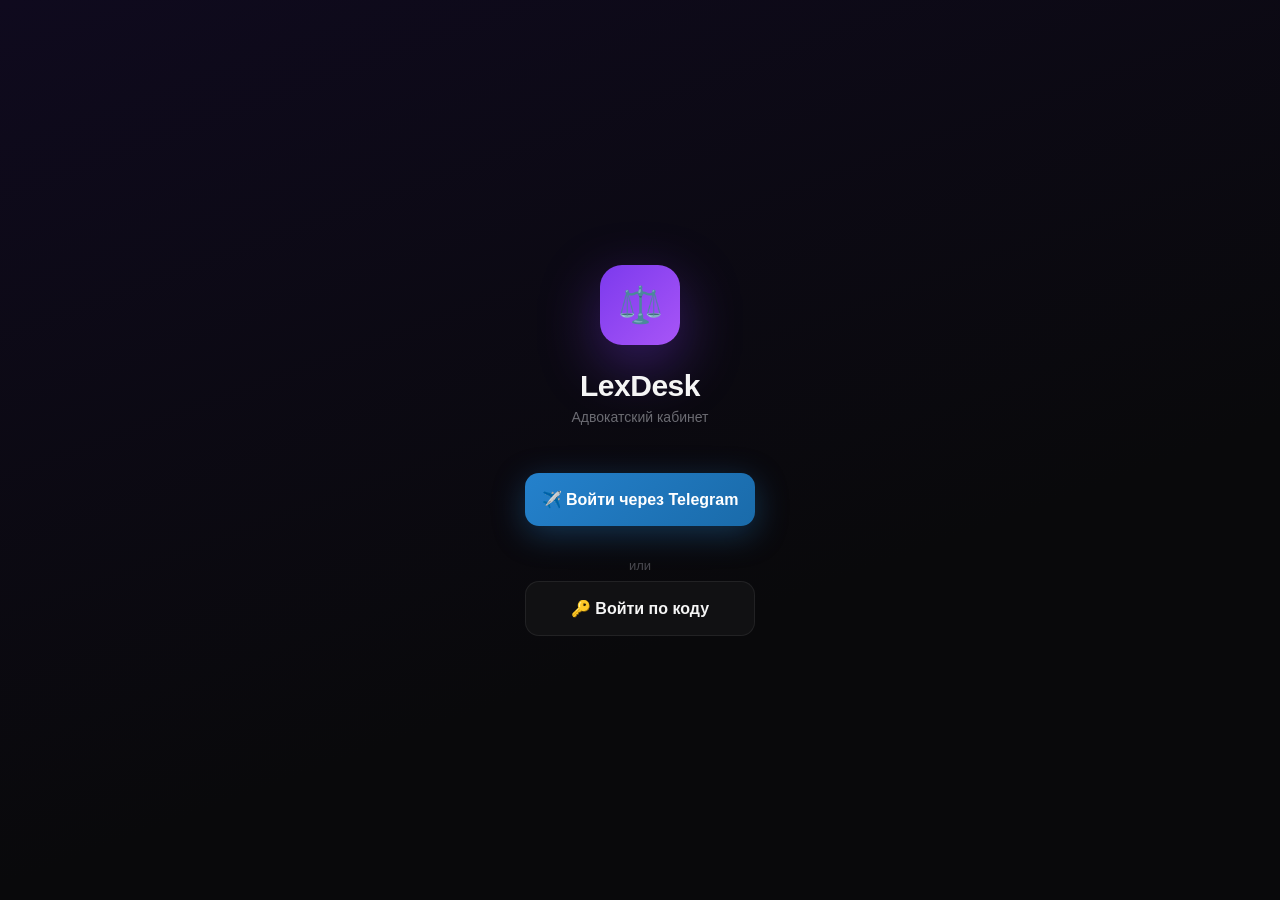
==== commit dd55c178: "Fix theme switcher: link after style, replace hardcoded colors - <link id="app-theme"> перенесён пос" ====
--- a/lexdesk-app/index.html
+++ b/lexdesk-app/index.html
@@ -8,7 +8,6 @@
 <meta name="theme-color" content="#09090b">
 <title>LexDesk</title>
 <link rel="manifest" href="/lexdesk-app/manifest.json">
-<link rel="stylesheet" id="app-theme" href="/lexdesk-app/theme-dark.css">
 <style>
 *{margin:0;padding:0;box-sizing:border-box;-webkit-tap-highlight-color:transparent;}
 :root{
@@ -126,13 +125,13 @@
 .consult-card{background:var(--s1);border:1px solid var(--border);
   border-radius:var(--r);padding:14px;margin-bottom:10px;
   display:flex;gap:12px;align-items:center;}
-.c-time{background:var(--vsoft);color:#c4b5fd;border-radius:10px;
+.c-time{background:var(--vsoft);color:var(--violet);border-radius:10px;
   padding:8px 10px;font-size:15px;font-weight:700;text-align:center;
   min-width:54px;flex-shrink:0;}
 .c-info{flex:1;min-width:0;}
 .c-name{font-size:14px;font-weight:600;white-space:nowrap;overflow:hidden;text-overflow:ellipsis;}
 .c-sub{font-size:12px;color:var(--muted);margin-top:3px;}
-.c-lawyer{font-size:11px;color:#a78bfa;background:var(--vsoft);
+.c-lawyer{font-size:11px;color:var(--violet);background:var(--vsoft);
   padding:3px 8px;border-radius:20px;white-space:nowrap;flex-shrink:0;}
 
 /* ══════════════════════════════════
@@ -153,7 +152,7 @@
 .nt{flex:1;display:flex;flex-direction:column;align-items:center;gap:3px;
   font-size:10px;font-weight:600;color:var(--muted);cursor:pointer;
   padding:4px 0;position:relative;}
-.nt.on{color:#c4b5fd;}
+.nt.on{color:var(--violet);}
 .nt .ic{font-size:22px;line-height:1;}
 .nt-dot{position:absolute;top:2px;right:calc(50% - 18px);
   width:8px;height:8px;border-radius:50%;background:var(--red);}
@@ -226,6 +225,7 @@
   border-top-color:#fff;border-radius:50%;animation:spin .7s linear infinite;margin-right:8px;}
 @keyframes spin{to{transform:rotate(360deg);}}
 </style>
+<link rel="stylesheet" id="app-theme" href="/lexdesk-app/theme-dark.css">
 </head>
 <body>
 
--- a/lexdesk-app/theme-dark.css
+++ b/lexdesk-app/theme-dark.css
@@ -42,11 +42,21 @@
   padding: 16px;
 }
 
-/* Время консультации — нейтральный фон вместо яркого фиолетового */
+/* Время консультации — нейтральный фон, без фиолетового */
 .c-time {
   background: var(--s3) !important;
   color: var(--text) !important;
-  border-radius: 10px;
+}
+
+/* Бейджи адвокатов — нейтральные, не фиолетовые */
+.c-lawyer {
+  background: var(--s3) !important;
+  color: var(--muted) !important;
+}
+
+/* Активная вкладка навигации — мягкий белый вместо фиолетового */
+.nt.on {
+  color: #ffffff !important;
 }
 
 /* Навигация — чище */
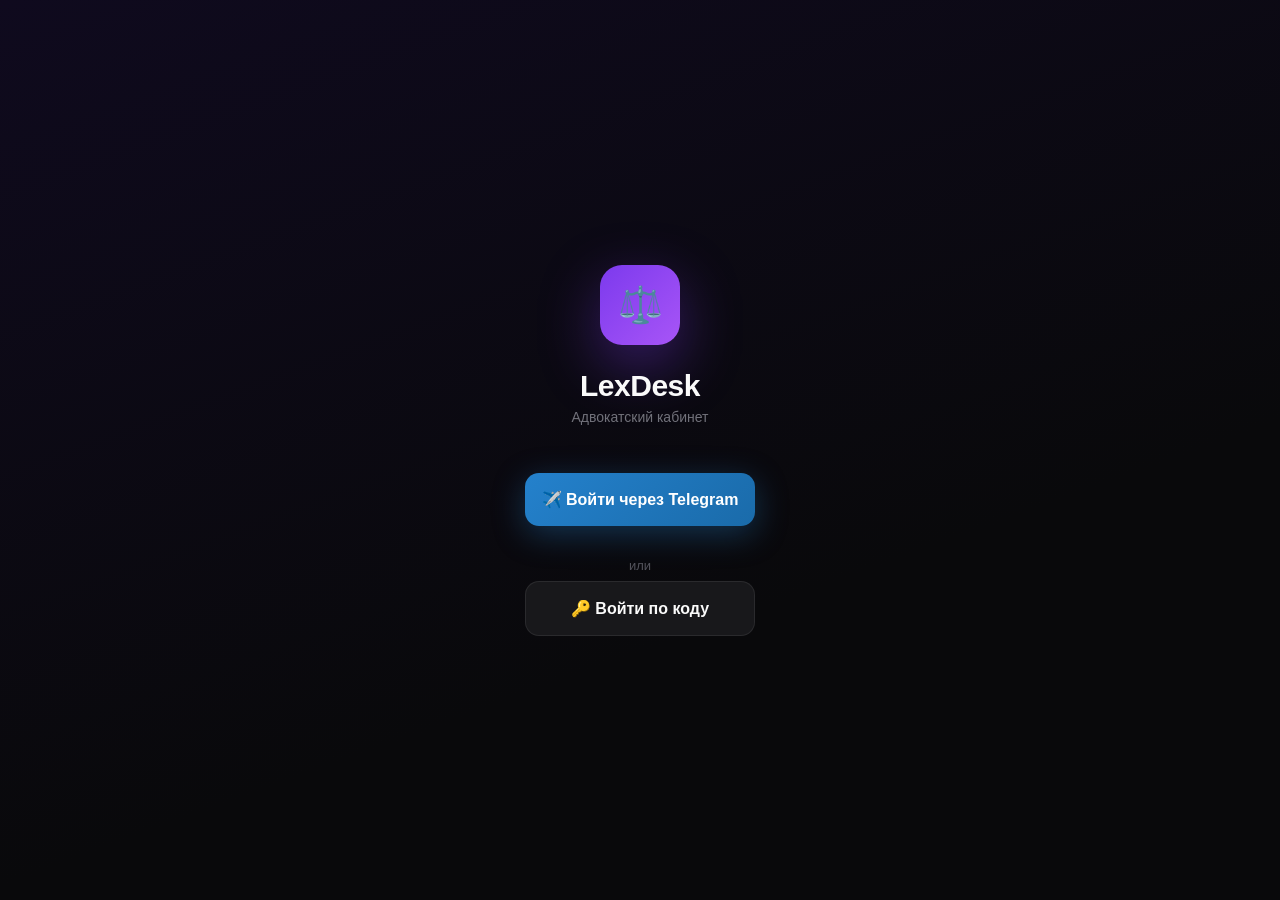
==== commit c2870fa4: "Fix theme: inline CSS with data-theme attribute, no external files - Оба стиля теперь в <style> блок" ====
--- a/lexdesk-app/index.html
+++ b/lexdesk-app/index.html
@@ -125,13 +125,13 @@
 .consult-card{background:var(--s1);border:1px solid var(--border);
   border-radius:var(--r);padding:14px;margin-bottom:10px;
   display:flex;gap:12px;align-items:center;}
-.c-time{background:var(--vsoft);color:var(--violet);border-radius:10px;
+.c-time{background:var(--s3);color:var(--muted);border-radius:10px;
   padding:8px 10px;font-size:15px;font-weight:700;text-align:center;
   min-width:54px;flex-shrink:0;}
 .c-info{flex:1;min-width:0;}
 .c-name{font-size:14px;font-weight:600;white-space:nowrap;overflow:hidden;text-overflow:ellipsis;}
 .c-sub{font-size:12px;color:var(--muted);margin-top:3px;}
-.c-lawyer{font-size:11px;color:var(--violet);background:var(--vsoft);
+.c-lawyer{font-size:11px;color:var(--muted);background:var(--s2);
   padding:3px 8px;border-radius:20px;white-space:nowrap;flex-shrink:0;}
 
 /* ══════════════════════════════════
@@ -195,7 +195,7 @@
 .chips::-webkit-scrollbar{display:none;}
 .chip{padding:7px 14px;border-radius:20px;font-size:13px;font-weight:600;white-space:nowrap;
   background:var(--s1);border:1px solid var(--border);color:var(--muted);cursor:pointer;flex-shrink:0;}
-.chip.on{background:var(--vsoft);border-color:rgba(124,58,237,.4);color:#c4b5fd;}
+.chip.on{background:var(--vsoft);border-color:rgba(124,58,237,.4);color:var(--violet);}
 
 /* ══════════════════════════════════
    NOTIF CARD
@@ -224,8 +224,48 @@
 .loader{display:inline-block;width:18px;height:18px;border:2px solid rgba(255,255,255,.3);
   border-top-color:#fff;border-radius:50%;animation:spin .7s linear infinite;margin-right:8px;}
 @keyframes spin{to{transform:rotate(360deg);}}
+
+/* ══════════════════════════════════
+   APPLE LIGHT THEME
+══════════════════════════════════ */
+[data-theme="apple"]{
+  --bg:#f2f2f7;--s1:#ffffff;--s2:#f2f2f7;--s3:#e5e5ea;
+  --border:rgba(0,0,0,0.09);
+  --violet:#5856d6;--vsoft:rgba(88,86,214,0.11);
+  --emerald:#34c759;--esoft:rgba(52,199,89,0.12);
+  --amber:#ff9500;--asoft:rgba(255,149,0,0.12);
+  --red:#ff3b30;--rsoft:rgba(255,59,48,0.12);
+  --text:#1c1c1e;--muted:#8e8e93;--muted2:#aeaeb2;
+}
+[data-theme="apple"] html,
+[data-theme="apple"] body{background:var(--bg);color:var(--text);}
+[data-theme="apple"] .screen{background:var(--bg);}
+[data-theme="apple"] #s-login{background:linear-gradient(160deg,#ececf5 0%,var(--bg) 65%);}
+[data-theme="apple"] .bnav{
+  background:rgba(255,255,255,0.92);
+  border-top-color:rgba(0,0,0,0.12);}
+[data-theme="apple"] .task-card{
+  box-shadow:0 1px 4px rgba(0,0,0,0.08);border-color:var(--border);}
+[data-theme="apple"] .consult-card{
+  box-shadow:0 1px 4px rgba(0,0,0,0.08);border-color:var(--border);}
+[data-theme="apple"] .stat-card{
+  box-shadow:0 1px 4px rgba(0,0,0,0.06);border-color:var(--border);}
+[data-theme="apple"] .c-time{
+  background:var(--vsoft);color:var(--violet);}
+[data-theme="apple"] .c-lawyer{
+  background:var(--vsoft);color:var(--violet);}
+[data-theme="apple"] .nt.on{color:var(--violet);}
+[data-theme="apple"] .seg-btn.on{background:var(--violet);}
+[data-theme="apple"] .btn-submit{
+  background:linear-gradient(135deg,var(--violet),#7b79e8);}
+[data-theme="apple"] .field input:focus,
+[data-theme="apple"] .field textarea:focus,
+[data-theme="apple"] .field select:focus{
+  border-color:rgba(88,86,214,.4);}
+[data-theme="apple"] .toast{
+  background:#ffffff;color:#1c1c1e;
+  box-shadow:0 4px 20px rgba(0,0,0,0.12);}
 </style>
-<link rel="stylesheet" id="app-theme" href="/lexdesk-app/theme-dark.css">
 </head>
 <body>
 
@@ -553,19 +593,30 @@
 // ТЕМА
 // ════════════════════════════════════
 function switchTheme() {
-  const link = document.getElementById('app-theme');
-  const isDark = link.href.includes('theme-dark');
-  const newTheme = isDark ? 'theme-apple' : 'theme-dark';
-  link.href = `/lexdesk-app/${newTheme}.css`;
+  const html = document.documentElement;
+  const isApple = html.getAttribute('data-theme') === 'apple';
+  const newTheme = isApple ? 'dark' : 'apple';
+  if (newTheme === 'apple') {
+    html.setAttribute('data-theme', 'apple');
+  } else {
+    html.removeAttribute('data-theme');
+  }
   localStorage.setItem('ld_theme', newTheme);
   const btn = document.getElementById('theme-btn');
-  if (btn) btn.textContent = isDark ? '🌙 Тема' : '☀️ Тема';
+  if (btn) btn.textContent = newTheme === 'apple' ? '🌙 Тема' : '☀️ Тема';
+  // Обновить theme-color для браузера
+  const mc = document.querySelector('meta[name="theme-color"]');
+  if (mc) mc.content = newTheme === 'apple' ? '#f2f2f7' : '#09090b';
 }
 function initTheme() {
-  const saved = localStorage.getItem('ld_theme') || 'theme-dark';
-  document.getElementById('app-theme').href = `/lexdesk-app/${saved}.css`;
+  const saved = localStorage.getItem('ld_theme') || 'dark';
+  if (saved === 'apple') {
+    document.documentElement.setAttribute('data-theme', 'apple');
+    const mc = document.querySelector('meta[name="theme-color"]');
+    if (mc) mc.content = '#f2f2f7';
+  }
   const btn = document.getElementById('theme-btn');
-  if (btn) btn.textContent = saved === 'theme-dark' ? '🌙 Тема' : '☀️ Тема';
+  if (btn) btn.textContent = saved === 'apple' ? '🌙 Тема' : '☀️ Тема';
 }
 initTheme();
 
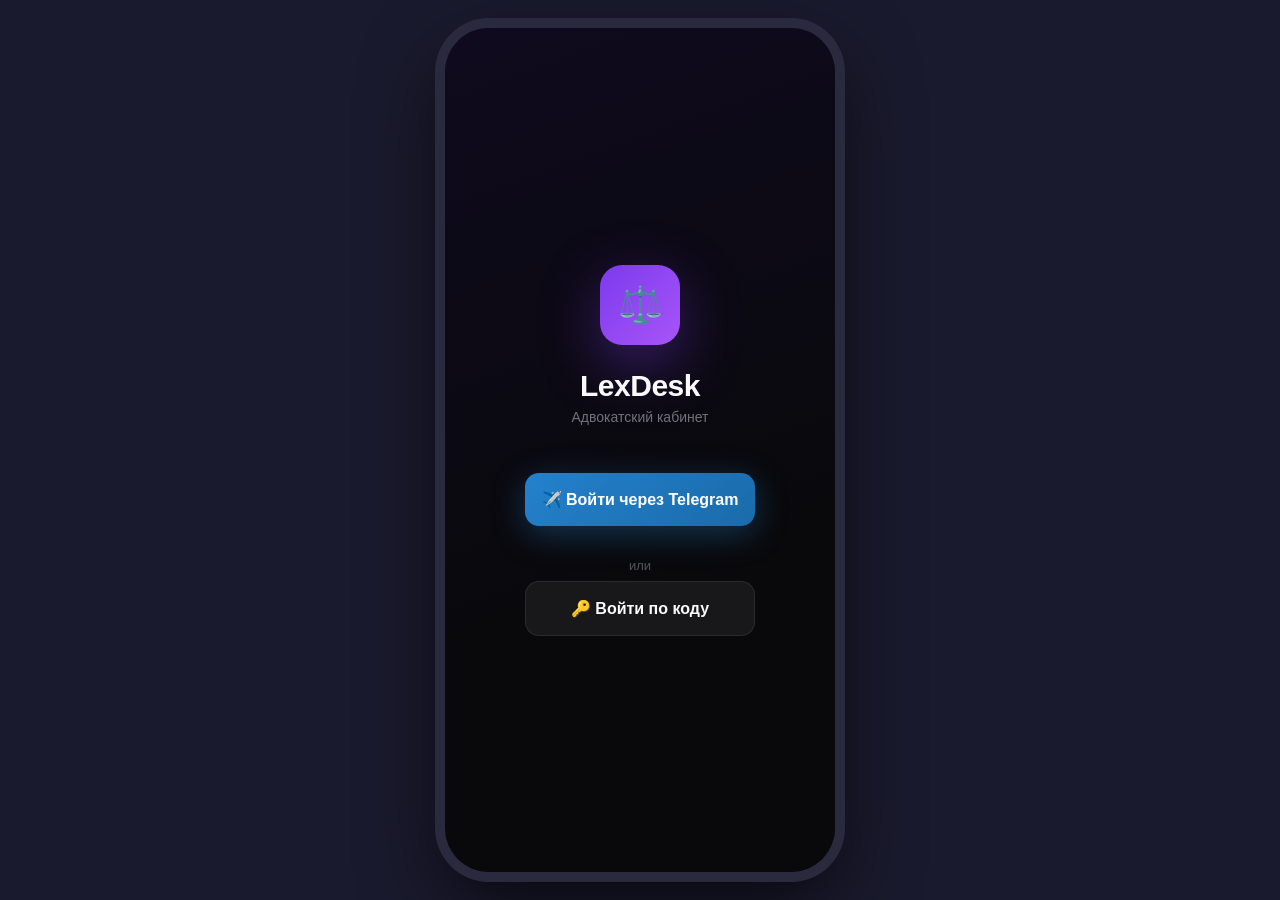
==== commit c7424588: "feat: phone frame on desktop (centered 390×844 with dark bg)" ====
--- a/lexdesk-app/index.html
+++ b/lexdesk-app/index.html
@@ -24,6 +24,23 @@
 html,body{height:100%;background:var(--bg);color:var(--text);
   font-family:-apple-system,BlinkMacSystemFont,'SF Pro Display','Segoe UI',sans-serif;
   font-size:15px;overflow:hidden;}
+
+/* ── PHONE FRAME (desktop only) ── */
+@media (min-width:481px){
+  body{background:#1a1a2e;display:flex;align-items:center;justify-content:center;}
+  #phone-frame{
+    position:relative;
+    width:390px;height:844px;
+    border-radius:44px;
+    overflow:hidden;
+    transform:translateZ(0);
+    box-shadow:0 0 0 10px #2a2a3e,0 30px 80px rgba(0,0,0,0.7);
+    flex-shrink:0;
+  }
+}
+@media (max-width:480px){
+  #phone-frame{height:100svh;}
+}
 
 /* ── SCREENS ── */
 .screen{position:fixed;inset:0;display:none;flex-direction:column;background:var(--bg);}
@@ -228,7 +245,7 @@
 /* ══════════════════════════════════
    APPLE LIGHT THEME
 ══════════════════════════════════ */
-[data-theme="apple"]{
+html[data-theme="apple"]{
   --bg:#f2f2f7;--s1:#ffffff;--s2:#f2f2f7;--s3:#e5e5ea;
   --border:rgba(0,0,0,0.09);
   --violet:#5856d6;--vsoft:rgba(88,86,214,0.11);
@@ -237,37 +254,40 @@
   --red:#ff3b30;--rsoft:rgba(255,59,48,0.12);
   --text:#1c1c1e;--muted:#8e8e93;--muted2:#aeaeb2;
 }
-[data-theme="apple"] html,
-[data-theme="apple"] body{background:var(--bg);color:var(--text);}
-[data-theme="apple"] .screen{background:var(--bg);}
-[data-theme="apple"] #s-login{background:linear-gradient(160deg,#ececf5 0%,var(--bg) 65%);}
-[data-theme="apple"] .bnav{
-  background:rgba(255,255,255,0.92);
-  border-top-color:rgba(0,0,0,0.12);}
-[data-theme="apple"] .task-card{
-  box-shadow:0 1px 4px rgba(0,0,0,0.08);border-color:var(--border);}
-[data-theme="apple"] .consult-card{
-  box-shadow:0 1px 4px rgba(0,0,0,0.08);border-color:var(--border);}
-[data-theme="apple"] .stat-card{
-  box-shadow:0 1px 4px rgba(0,0,0,0.06);border-color:var(--border);}
-[data-theme="apple"] .c-time{
-  background:var(--vsoft);color:var(--violet);}
-[data-theme="apple"] .c-lawyer{
-  background:var(--vsoft);color:var(--violet);}
-[data-theme="apple"] .nt.on{color:var(--violet);}
-[data-theme="apple"] .seg-btn.on{background:var(--violet);}
-[data-theme="apple"] .btn-submit{
-  background:linear-gradient(135deg,var(--violet),#7b79e8);}
-[data-theme="apple"] .field input:focus,
-[data-theme="apple"] .field textarea:focus,
-[data-theme="apple"] .field select:focus{
-  border-color:rgba(88,86,214,.4);}
-[data-theme="apple"] .toast{
-  background:#ffffff;color:#1c1c1e;
+html[data-theme="apple"] body{background:#f2f2f7 !important;color:#1c1c1e !important;}
+html[data-theme="apple"] .screen{background:#f2f2f7 !important;}
+html[data-theme="apple"] #s-login{background:linear-gradient(160deg,#ececf5 0%,#f2f2f7 65%) !important;}
+html[data-theme="apple"] .bnav{
+  background:rgba(255,255,255,0.92) !important;
+  border-top-color:rgba(0,0,0,0.12) !important;}
+html[data-theme="apple"] .task-card{
+  background:#ffffff !important;
+  box-shadow:0 1px 4px rgba(0,0,0,0.08);border-color:rgba(0,0,0,0.09);}
+html[data-theme="apple"] .consult-card{
+  background:#ffffff !important;
+  box-shadow:0 1px 4px rgba(0,0,0,0.08);border-color:rgba(0,0,0,0.09);}
+html[data-theme="apple"] .stat-card{
+  background:#ffffff !important;
+  box-shadow:0 1px 4px rgba(0,0,0,0.06);border-color:rgba(0,0,0,0.09);}
+html[data-theme="apple"] .pin-display,
+html[data-theme="apple"] .pin-key,
+html[data-theme="apple"] .seg,
+html[data-theme="apple"] .field input,
+html[data-theme="apple"] .field textarea,
+html[data-theme="apple"] .field select{background:#ffffff !important;color:#1c1c1e !important;}
+html[data-theme="apple"] .c-time{
+  background:rgba(88,86,214,0.11) !important;color:#5856d6 !important;}
+html[data-theme="apple"] .c-lawyer{
+  background:rgba(88,86,214,0.11) !important;color:#5856d6 !important;}
+html[data-theme="apple"] .nt.on{color:#5856d6 !important;}
+html[data-theme="apple"] .seg-btn.on{background:#5856d6 !important;}
+html[data-theme="apple"] .toast{
+  background:#ffffff !important;color:#1c1c1e !important;
   box-shadow:0 4px 20px rgba(0,0,0,0.12);}
 </style>
 </head>
 <body>
+<div id="phone-frame">
 
 <!-- ══════════════════════════════════
      SCREEN: LOGIN
@@ -694,7 +714,7 @@
 // AUTH — PIN
 // ════════════════════════════════════
 const PIN_ROLES = {
-  '1111': {name:'Наталья', role:'admin'},
+  '1111': {name:'Наталья Петухова', role:'admin'},
   '2222': {name:'Аня',     role:'admin'},
   '3333': {name:'Сергей',  role:'lawyer'},
   '4444': {name:'Коля',    role:'lawyer'},
@@ -1217,5 +1237,6 @@
   setTimeout(() => t.classList.remove('show'), 3000);
 }
 </script>
+</div><!-- /phone-frame -->
 </body>
 </html>
